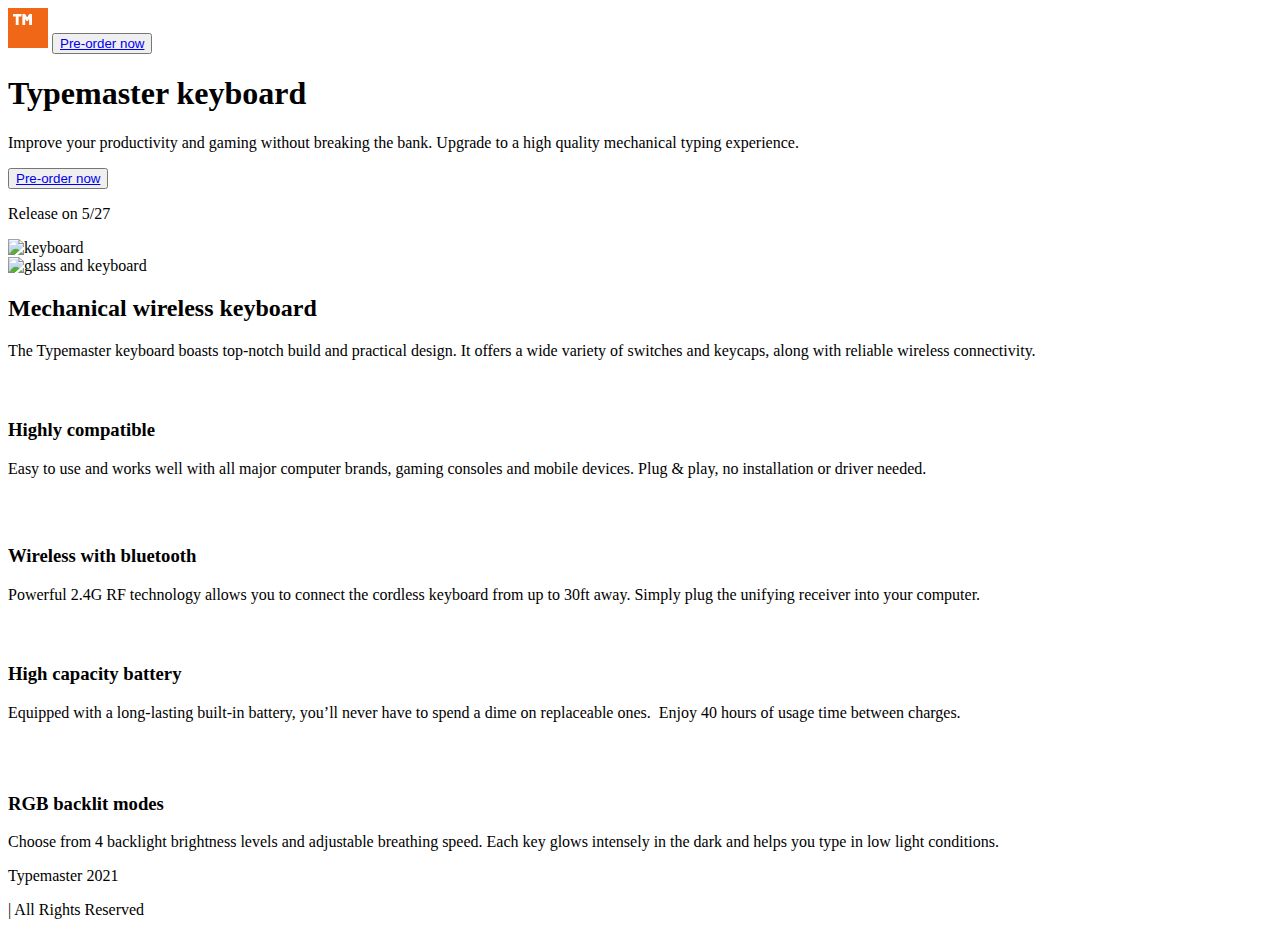
==== index.html @ 5fa5f7a9 "editing" ====
<!DOCTYPE html>
<html lang="en">
<head>
  <meta charset="UTF-8">
  <meta name="viewport" content="width=device-width, initial-scale=1.0">

  <link rel="icon" type="image/png" sizes="32x32" href="./assets/favicon-32x32.png">
  <link rel="stylesheet" type="text/css" href="css/style.css">
  
  <title>Frontend Mentor | Typemaster pre-launch landing page</title>
</head>
<body>
  <header>
    <svg class="logo" width="40" height="40" xmlns="http://www.w3.org/2000/svg"><g fill="none" fill-rule="evenodd"><path fill="#F16718" d="M0 0h40v40H0z"/><path d="M10.342 17c.182 0 .288-.11.288-.299v-8.03c0-.078.046-.125.122-.125h2.443c.182 0 .288-.11.288-.299V6.3c0-.189-.106-.299-.288-.299H5.288C5.106 6 5 6.11 5 6.299v1.948c0 .189.106.299.288.299h2.368c.076 0 .121.047.121.125v8.03c0 .189.106.299.288.299h2.277zm6.57 0c.183 0 .29-.11.29-.299v-5.547c0-.125.09-.141.151-.047l.94 1.619a.37.37 0 00.35.204h1.062a.37.37 0 00.35-.204l.94-1.619c.06-.094.152-.078.152.047v5.547c0 .189.106.299.288.299h2.277c.182 0 .288-.11.288-.299V6.3C24 6.11 23.894 6 23.712 6H21.45a.37.37 0 00-.349.204L19.265 9.3c-.045.094-.136.094-.182 0l-1.836-3.096a.37.37 0 00-.35-.204h-2.26c-.183 0-.289.11-.289.299V16.7c0 .189.106.299.289.299h2.276z" fill="#FFF" fill-rule="nonzero"/></g></svg>
    <button class="header-button"><a href="#keyboard">Pre-order now</a></button>
  </header>

  <div class="top-div">
    <div class="topdiv-text">
      <h1>Typemaster keyboard</h1>
      <p>Improve your productivity and gaming without breaking the bank. Upgrade to a high quality 
        mechanical typing experience.</p>
        <div class="flex">
          <button class="topdiv-button"><a href="#keyboard">Pre-order now</a></button>
          <p>Release on 5/27</p>
        </div>
    </div>
    <div>
      <img src="assets/desktop/image-keyboard.jpg" alt="keyboard" id="keyboard">
    </div>
  </div>

  <div class="middle-div">
    <div class="grid-1"></div>

    <div class="grid-2">
      <img src="assets/desktop/image-glass-and-keyboard.jpg" alt="glass and keyboard" >
    </div>

    <div class="grid-3">
      <H2>Mechanical wireless keyboard</H2>
      <p>The Typemaster keyboard boasts top-notch build and practical design. It offers a wide variety 
        of switches and keycaps, along with reliable wireless connectivity.</p>
    </div>
  </div>


    <div class="bottom-div">
      <div>
        <svg width="26" height="21" xmlns="http://www.w3.org/2000/svg"><path d="M15.673 17.755l2.253 2.939H7.51l2.253-2.939h5.91zM23.183.45a1.96 1.96 0 011.96 1.96v12.08a1.96 1.96 0 01-1.96 1.96H1.96A1.96 1.96 0 010 14.489V2.41A1.96 1.96 0 011.96.448z" fill="#FFF" fill-rule="nonzero"/></svg>
        <h3 class="highly">Highly compatible</h3>
        <p>Easy to use and works well with all major computer brands, gaming consoles and mobile devices. 
          Plug & play, no installation or driver needed.</p>
      </div>
    
      <div>
        <svg width="19" height="28" xmlns="http://www.w3.org/2000/svg"><path d="M11.947 13.93l5.974-5.999a1.653 1.653 0 00-.25-2.537L10.076.282a1.663 1.663 0 00-2.592 1.37v7.942L3.533 5.6a1.641 1.641 0 00-2.326-.01 1.652 1.652 0 00-.01 2.336l5.953 6.002-5.953 6.002a1.653 1.653 0 00.01 2.338 1.64 1.64 0 002.326-.01l3.95-3.994v7.941c0 .61.348 1.172.887 1.459a1.659 1.659 0 001.705-.09l7.596-5.11a1.655 1.655 0 00.25-2.538l-5.974-5.996zm-1.111-9.173l3.358 2.26-3.358 3.372V4.757zm0 18.348v-5.632l3.358 3.372-3.358 2.26z" fill="#FFF" fill-rule="nonzero"/></svg>
        <h3 class="bluetooth">Wireless with bluetooth</h3>
        <p> Powerful 2.4G RF technology allows you to connect the cordless keyboard from up to 30ft away. 
          Simply plug the unifying receiver into your computer.</p>
      </div>

      <div>
        <svg width="32" height="21" xmlns="http://www.w3.org/2000/svg"><path d="M29.655 4.333h-.322V4A3.67 3.67 0 0025.667.333h-22A3.67 3.67 0 000 4v12.667a3.67 3.67 0 003.667 3.666h22a3.67 3.67 0 003.666-3.666v-.334h.322A2.336 2.336 0 0031.988 14V6.667a2.336 2.336 0 00-2.333-2.334zm-20.322 11a1 1 0 01-1 1H5a1 1 0 01-1-1v-10a1 1 0 011-1h3.333a1 1 0 011 1v10zm8 0a1 1 0 01-1 1H13a1 1 0 01-1-1v-10a1 1 0 011-1h3.333a1 1 0 011 1v10zm8 0a1 1 0 01-1 1H21a1 1 0 01-1-1v-10a1 1 0 011-1h3.333a1 1 0 011 1v10z" fill="#FFF" fill-rule="nonzero"/></svg>
        <h3 class="battery"> High capacity battery</h3>
        <p>Equipped with a long-lasting built-in battery, you’ll never have to spend a dime on replaceable ones. 
          Enjoy 40 hours of usage time between charges.</p>
      </div>

      <div>
        <svg width="32" height="32" xmlns="http://www.w3.org/2000/svg"><path d="M20 28v1.667A2.345 2.345 0 0117.667 32h-3.334C13.213 32 12 31.147 12 29.28V28h8zm5.47-3.947l1.845 1.846a1 1 0 11-1.415 1.414l-1.845-1.845a1 1 0 111.414-1.415zm-17.523 0a1 1 0 010 1.415L6.1 27.313a.997.997 0 01-1.414 0 1 1 0 010-1.414l1.845-1.846a1 1 0 011.415 0zM14 6.88c2.813-.6 5.693.093 7.88 1.867A9.297 9.297 0 0125.333 16c0 2.88-1.306 5.547-3.56 7.333-.92.72-1.52 1.654-1.706 2.667v.013C20.04 26 20.027 26 20 26h-8l-.047.002-.046.011V26c-.187-1.053-.734-1.96-1.52-2.547-2.907-2.2-4.267-5.8-3.52-9.426.733-3.534 3.6-6.414 7.133-7.147zM31 15a1 1 0 010 2h-2.61a1 1 0 010-2H31zM3.61 15a1 1 0 010 2H1a1 1 0 010-2h2.61zm12.723-5c-.546 0-1 .453-1 1 0 .547.454 1 1 1A3.665 3.665 0 0120 15.667c0 .546.453 1 1 1 .547 0 1-.454 1-1A5.679 5.679 0 0016.333 10zm10.982-5.315a1 1 0 010 1.415l-1.846 1.845a1.003 1.003 0 01-1.414 0 1 1 0 010-1.414L25.9 4.685a1 1 0 011.415 0zm-21.214 0l1.846 1.846a1 1 0 11-1.415 1.414L4.687 6.1A1 1 0 116.1 4.685zM16 0a1 1 0 011 1v2.61a1 1 0 01-2 0V1a1 1 0 011-1z" fill="#FFF" fill-rule="nonzero"/></svg>
        <h3 class="baklit">RGB backlit modes</h3>
        <p>Choose from 4 backlight brightness levels and adjustable breathing speed. Each key glows intensely in the dark and helps
          you type in low light conditions.</p>
      </div>
    </div>

    <footer> 
      <p>Typemaster 2021</p><p>| All Rights Reserved</p>
    </footer>

</body>
</html>
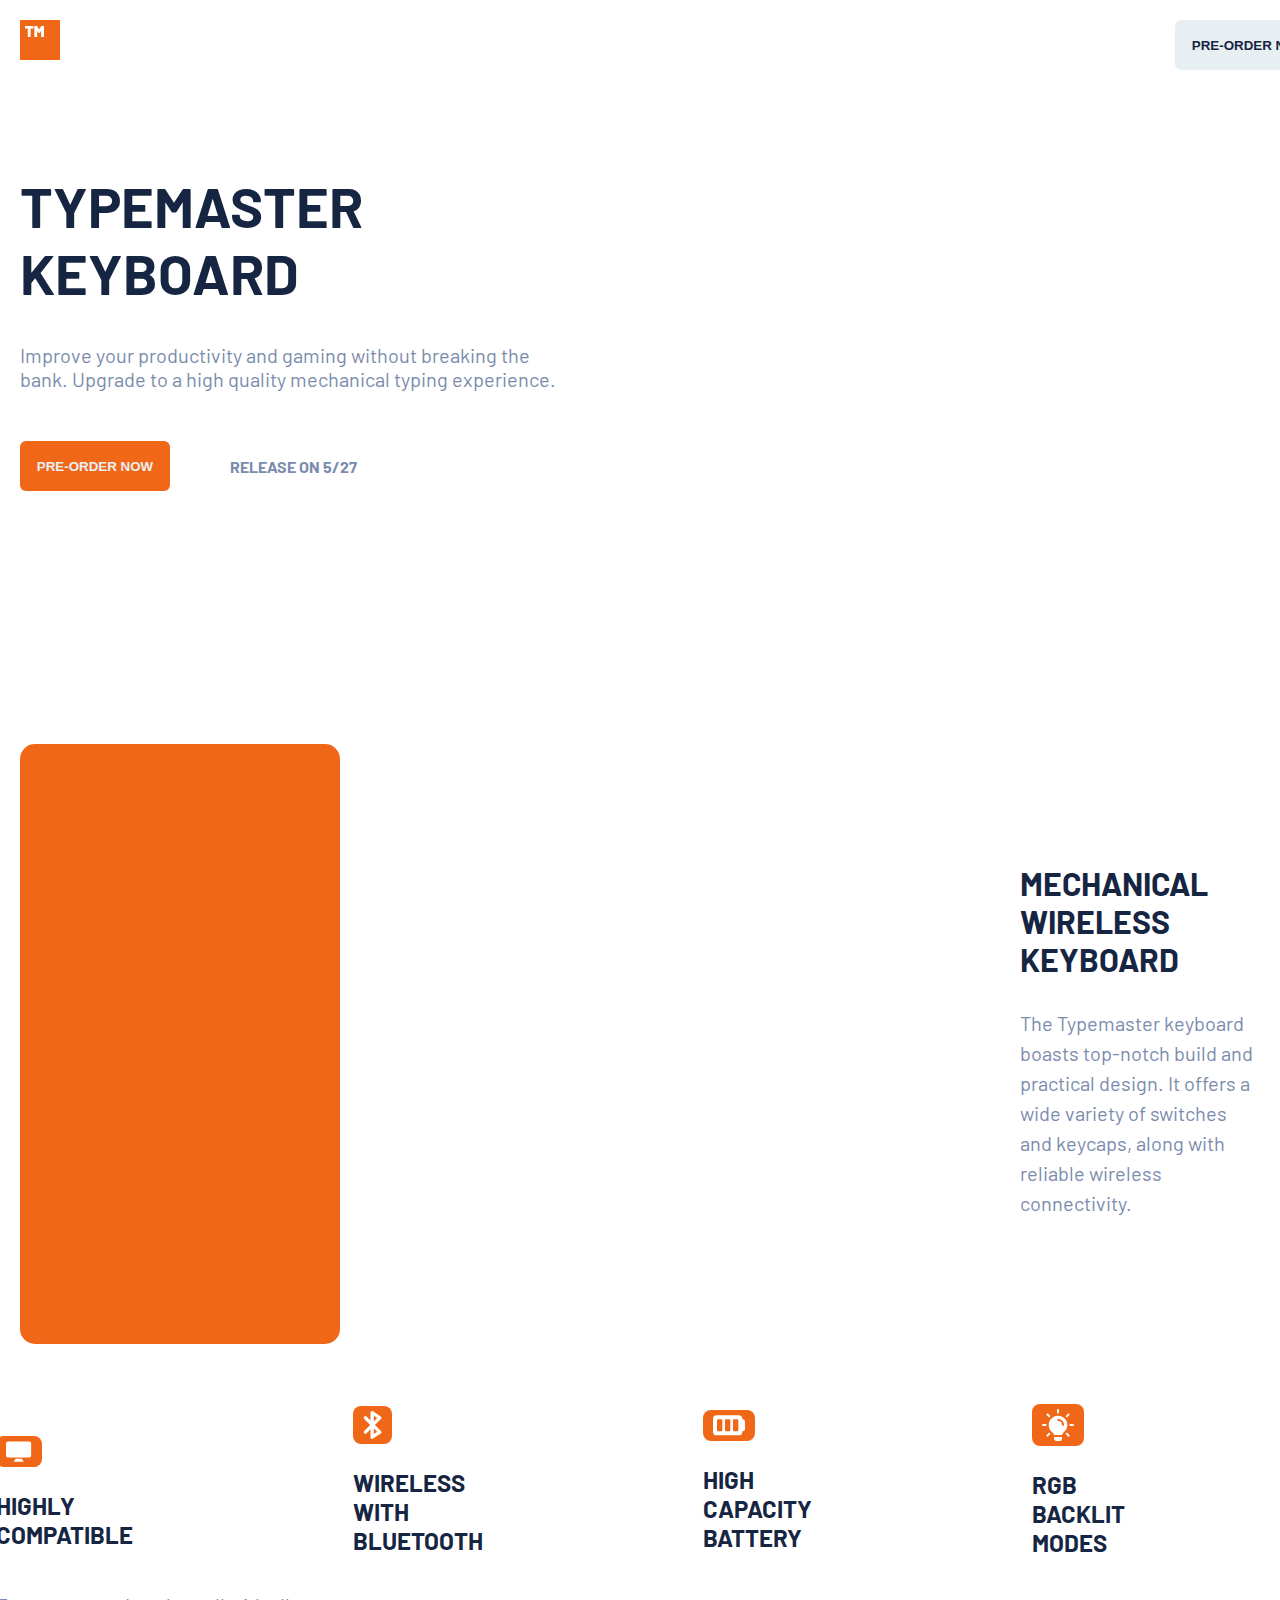
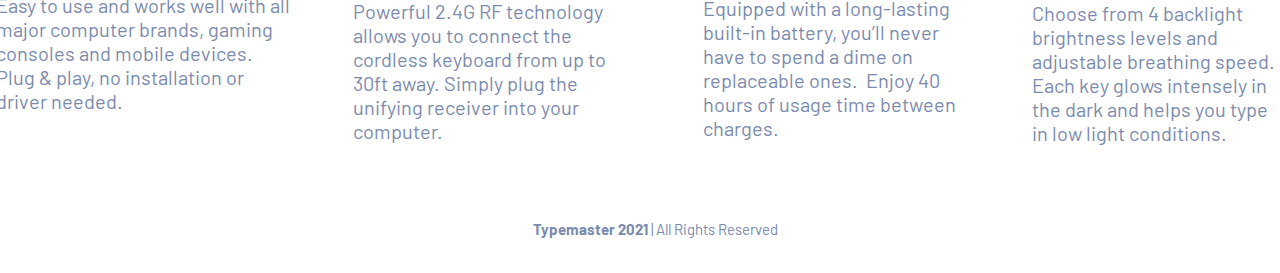
==== commit e42bfe66: "editing css" ====
--- a/index.html
+++ b/index.html
@@ -12,7 +12,7 @@
 <body>
   <header>
     <svg class="logo" width="40" height="40" xmlns="http://www.w3.org/2000/svg"><g fill="none" fill-rule="evenodd"><path fill="#F16718" d="M0 0h40v40H0z"/><path d="M10.342 17c.182 0 .288-.11.288-.299v-8.03c0-.078.046-.125.122-.125h2.443c.182 0 .288-.11.288-.299V6.3c0-.189-.106-.299-.288-.299H5.288C5.106 6 5 6.11 5 6.299v1.948c0 .189.106.299.288.299h2.368c.076 0 .121.047.121.125v8.03c0 .189.106.299.288.299h2.277zm6.57 0c.183 0 .29-.11.29-.299v-5.547c0-.125.09-.141.151-.047l.94 1.619a.37.37 0 00.35.204h1.062a.37.37 0 00.35-.204l.94-1.619c.06-.094.152-.078.152.047v5.547c0 .189.106.299.288.299h2.277c.182 0 .288-.11.288-.299V6.3C24 6.11 23.894 6 23.712 6H21.45a.37.37 0 00-.349.204L19.265 9.3c-.045.094-.136.094-.182 0l-1.836-3.096a.37.37 0 00-.35-.204h-2.26c-.183 0-.289.11-.289.299V16.7c0 .189.106.299.289.299h2.276z" fill="#FFF" fill-rule="nonzero"/></g></svg>
-    <button class="header-button"><a href="#keyboard">Pre-order now</a></button>
+    <button class="header-button"><a href="#">Pre-order now</a></button>
   </header>
 
   <div class="top-div">
@@ -21,12 +21,12 @@
       <p>Improve your productivity and gaming without breaking the bank. Upgrade to a high quality 
         mechanical typing experience.</p>
         <div class="flex">
-          <button class="topdiv-button"><a href="#keyboard">Pre-order now</a></button>
+          <button class="topdiv-button"><a href="#">Pre-order now</a></button>
           <p>Release on 5/27</p>
         </div>
     </div>
-    <div>
-      <img src="assets/desktop/image-keyboard.jpg" alt="keyboard" id="keyboard">
+    <div class="image-keyboard">
+      <img src="assets/mobile/image-keyboard.jpg" >
     </div>
   </div>
 
@@ -34,7 +34,7 @@
     <div class="grid-1"></div>
 
     <div class="grid-2">
-      <img src="assets/desktop/image-glass-and-keyboard.jpg" alt="glass and keyboard" >
+      <img src="assets/mobile/image-glass-and-keyboard.jpg" >
     </div>
 
     <div class="grid-3">
--- a/css/style.css
+++ b/css/style.css
@@ -0,0 +1,388 @@
+@import url('https://fonts.googleapis.com/css2?family=Barlow:ital,wght@0,100;0,200;0,300;0,400;0,500;0,600;0,700;0,800;0,900;1,100;1,200;1,300;1,400;1,500;1,600;1,700;1,800;1,900&display=swap');
+
+body {
+    box-sizing: border-box;
+    margin: 20px;
+    padding: 0;
+
+}
+
+h1 {
+    font-family: 'Barlow', sans-serif;
+    font-size: 3.5em;
+    font-weight: 700;
+    text-transform: uppercase;
+    color: #162542;
+}
+
+h2 {
+    font-family: "Barlow", sans-serif;
+    font-size: 2em;
+    font-weight: 700;
+    text-transform: uppercase;
+    color: #162542;
+}
+
+h3 {
+    font-family: "Barlow", sans-serif;
+    font-size: 1.5em;
+    font-weight: 700;
+    text-transform: uppercase;
+    color: #162542;
+}
+
+p {
+    font-family: "Barlow", sans-serif;
+    font-size: 1.25em;
+    color: #7B8BAD;
+}
+
+button  {
+    border: none;
+    border-radius: 6px;
+    width: 150px;
+    height: 50px;
+    background-color: #E8EFF2;
+}
+button a {
+    text-decoration: none;
+    text-transform: uppercase;
+    font-weight: bold;
+    color: #162542; 
+}
+
+header {
+    padding-bottom: 20px;
+    position: relative;
+    width: 100%;
+}
+
+.header-button:hover a {
+    color: #E8EFF2;
+}
+
+.header-button:hover {
+    background-color: #162542;
+    cursor: pointer;
+}
+
+.header-button {
+    position: absolute;
+    left: 270px;
+}
+
+.topdiv-button {
+    background-color: #F16718;
+}
+.topdiv-button a {
+    color: #E8EFF2;
+}
+
+.topdiv-button:hover a {
+    color:#FFF;
+}
+
+.topdiv-button:hover {
+    background-color: #FF9B62;
+    cursor: pointer;
+}
+
+.image-keyboard img {
+    width: 420px;
+    height: auto;
+    border-radius: 15px;
+}
+.flex {
+    display: grid;
+    grid-template-columns: 1fr 1fr;
+    column-gap: 30px;
+    padding: 30px 0;
+    
+}
+
+.topdiv-text {
+    padding-bottom: 30px;
+}
+
+.flex p {
+    font-size: 16px;
+    font-weight: 700;
+    text-transform: uppercase;
+}
+
+.middle-div {
+    display: grid;
+    grid-template-columns: 1fr 2fr;
+    column-gap: 20px;
+    padding-top: 40px;
+}
+
+.grid-1 {
+    width: 150px;
+    height: 240px;
+    border-radius: 15px;
+    background-image: url("../assets/mobile/image-phone-and-keyboard.jpg");
+    background-size: cover;
+    background-color: #F16718;
+    background-blend-mode: multiply;
+    background-repeat: no-repeat;
+}
+
+.grid-2 img {
+    width: 250px;
+    height: 240px;
+    border-radius: 15px;    
+}
+.grid-3 {
+    grid-column: span 3;
+    text-align: center;
+    padding-top: 40px;
+}
+
+.grid-3 h2 {
+    margin: 0 40px;
+    padding: 0 30px;
+}
+
+.grid-3 p {
+    margin: 20px;
+    padding: 0 25px 0 20px;
+}
+
+.bottom-div {
+    display: flex;
+    flex-direction: column;
+    align-items: center;
+    justify-content: center;
+    flex-wrap: wrap;
+    padding-top: 20px;
+}
+
+.bottom-div  div {
+    display: flex;
+    flex-direction: column;
+    align-items: center;
+    justify-content: center;
+    text-align: center;
+}
+
+.bottom-div svg {
+    background-color: #F16718;
+    border-radius: 8px;
+    padding: 5px 10px;
+    width: auto;
+    height: auto;
+    margin-left: 70px;
+}
+
+.bottom-div h3 {
+   margin-left: 40px;
+    padding-left: 40px;
+}
+
+.bottom-div p {
+    margin-left: 20px;
+    padding-left: 25px;
+}
+
+
+footer {
+    font-size: 12px;
+    display: flex;
+    justify-content: center; 
+    padding-top: 40px;
+    margin-left: 30px;
+}
+
+footer p:first-child {
+    font-weight: bold;
+    padding-right: 3px;
+}
+
+
+@media only screen and (min-width: 768px) {
+    
+    .header-button {
+        position: absolute;
+        left: 800px;
+    }
+
+    .top-div {
+         display: grid;
+         grid-template-columns: repeat(2, 1fr);
+         gap: 60px;
+         padding-top: 20px;
+    }
+
+    .topdiv-text {
+        text-align: left;
+    }
+
+    .image-keyboard img {
+        display: none;
+    }
+
+    .image-keyboard {
+        min-width: 580px;
+        height: 480px;
+        background-image: url("../assets/tablet/image-keyboard.jpg");
+        background-size: cover;
+        background-repeat: no-repeat;
+        border-radius: 15px;
+    }
+
+    .middle-div {
+        gap: 40px;
+    }
+
+    .grid-1 {
+        background-image: url("../assets/tablet/image-phone-and-keyboard.jpg");
+        min-width: 320px;
+        height: 480px;
+    }
+
+    .grid-2 img {
+        display: none;
+    }
+
+    .grid-2 {
+        background-image: url("../assets/tablet/image-glass-and-keyboard.jpg");
+        background-repeat: no-repeat;
+        background-size: cover;
+        border-radius: 15px;
+        min-width: 600px;
+        height: 480px;
+    }
+
+    .middle-div {
+        padding: 40px 0;
+    }
+
+
+    .grid-3 {
+    display: flex;
+    align-items: center;
+    justify-content: center;
+    }
+
+    .grid-3 h2 {
+    padding: 0;
+    margin: 0;
+    text-align: left;
+    }
+
+    .grid-3 p {
+    text-align: left;
+    }
+
+    .bottom-div {
+        display: grid;
+        grid-template-columns: repeat(2, 1fr);
+        gap: 60px;
+    }
+
+    .bottom-div div {
+        display: flex;
+        align-items: baseline;
+        justify-content: flex-start;
+        text-align: left;
+    }
+
+    .bottom-div svg {
+        margin: 0;
+    }
+    .bottom-div h3 {
+        margin-left: 0;
+        padding-left: 0;
+        padding-right: 70px;
+        margin-right: 80px;
+     }
+
+     .bottom-div p {
+        margin-left: 0;
+        padding-left: 0;
+    }
+
+}
+
+@media only screen and (min-width: 1200px) {
+
+    .header-button {
+        position: absolute;
+        left: 1155px;
+    }
+
+    .image-keyboard {
+        background-image: url("../assets/desktop/image-keyboard.jpg");
+        background-size: cover;
+        background-repeat: no-repeat;
+        width: auto;
+        height: 600px;
+    }
+
+    .topdiv-text {
+        padding: 30px 0 0;
+    }
+
+    .topdiv-text p {
+        padding-right: 40px;
+    }
+
+    .flex {
+        display: flex;
+        align-items: flex-start;
+        justify-content: flex-start;
+    }
+
+    .flex p {
+        padding-left: 30px;
+    }
+
+    .middle-div {
+        display: grid;
+        grid-template-columns: 1fr 2fr 2fr;
+        gap: 20px;
+    }
+
+    .grid-1 {
+        background-image: url("../assets/desktop/image-phone-and-keyboard.jpg");
+        width: 320px;
+        height: 600px
+    }
+
+    .grid-2 {
+        width: 400px;
+        height: 600px;
+        background-image: url("../assets/desktop/image-glass-and-keyboard.jpg");
+    }
+
+    .grid-3 {
+        display: flex;
+        flex-direction: column;
+        grid-column: auto;
+        align-items: flex-start;
+        justify-content: flex-start;
+        row-gap: 30px;
+        margin-top: 80px;
+        margin-left: 20px;
+        padding-left: 20px;
+    }
+
+    .grid-3 p {
+        text-align: left;
+        padding: 0;
+        margin: 0;
+        line-height: 30px;
+    }
+
+    .bottom-div {
+        display: grid;
+        grid-template-columns: repeat(4, 1fr);
+    }
+
+    .bottom-div h3 {
+        text-align: left;
+        padding-right: 80px;
+    }
+
+}
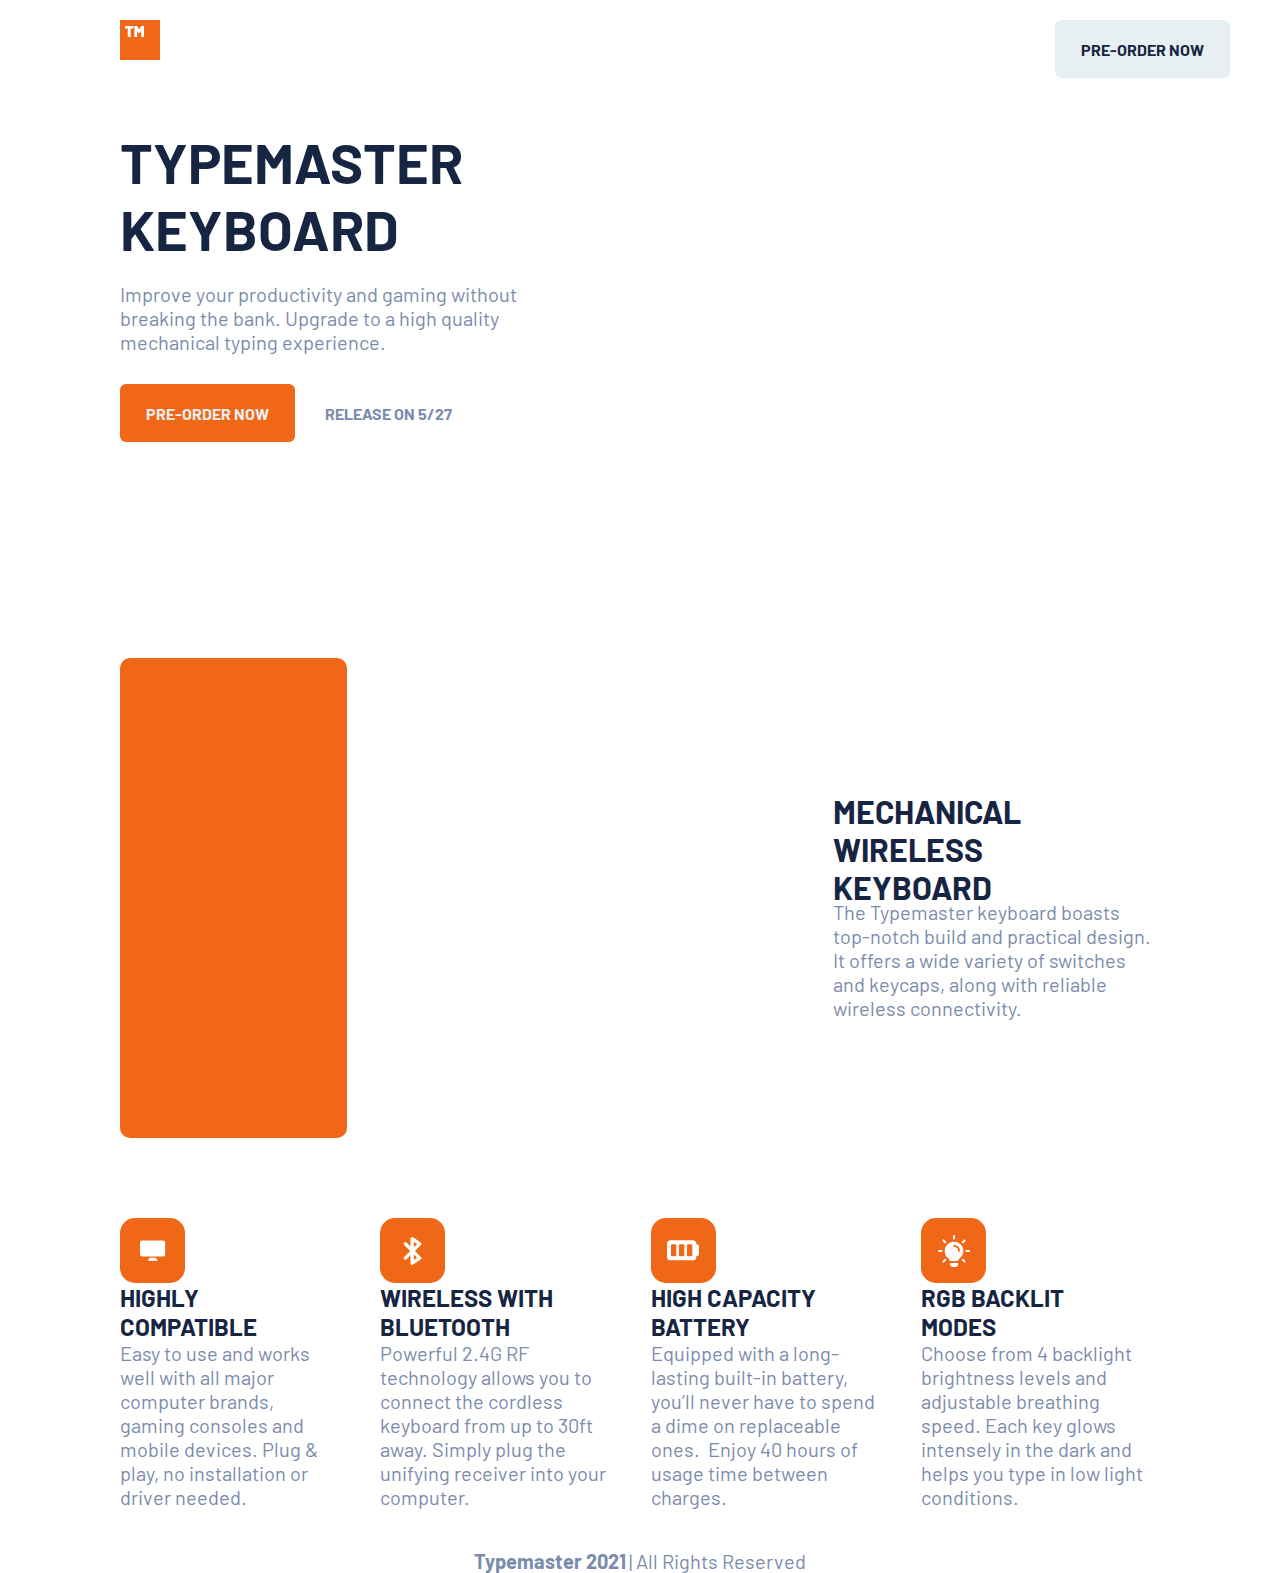
==== commit a444cbc2: "css correction" ====
--- a/index.html
+++ b/index.html
@@ -2,7 +2,7 @@
 <html lang="en">
 <head>
   <meta charset="UTF-8">
-  <meta name="viewport" content="width=device-width, initial-scale=1.0">
+  <meta name="viewport" content=" user-scalable=no, width=device-width, initial-scale=1.0">
 
   <link rel="icon" type="image/png" sizes="32x32" href="./assets/favicon-32x32.png">
   <link rel="stylesheet" type="text/css" href="css/style.css">
@@ -10,11 +10,15 @@
   <title>Frontend Mentor | Typemaster pre-launch landing page</title>
 </head>
 <body>
+
+  <!-- header -->
   <header>
     <svg class="logo" width="40" height="40" xmlns="http://www.w3.org/2000/svg"><g fill="none" fill-rule="evenodd"><path fill="#F16718" d="M0 0h40v40H0z"/><path d="M10.342 17c.182 0 .288-.11.288-.299v-8.03c0-.078.046-.125.122-.125h2.443c.182 0 .288-.11.288-.299V6.3c0-.189-.106-.299-.288-.299H5.288C5.106 6 5 6.11 5 6.299v1.948c0 .189.106.299.288.299h2.368c.076 0 .121.047.121.125v8.03c0 .189.106.299.288.299h2.277zm6.57 0c.183 0 .29-.11.29-.299v-5.547c0-.125.09-.141.151-.047l.94 1.619a.37.37 0 00.35.204h1.062a.37.37 0 00.35-.204l.94-1.619c.06-.094.152-.078.152.047v5.547c0 .189.106.299.288.299h2.277c.182 0 .288-.11.288-.299V6.3C24 6.11 23.894 6 23.712 6H21.45a.37.37 0 00-.349.204L19.265 9.3c-.045.094-.136.094-.182 0l-1.836-3.096a.37.37 0 00-.35-.204h-2.26c-.183 0-.289.11-.289.299V16.7c0 .189.106.299.289.299h2.276z" fill="#FFF" fill-rule="nonzero"/></g></svg>
     <button class="header-button"><a href="#">Pre-order now</a></button>
   </header>
 
+  <!-- top container -->
+  
   <div class="top-div">
     <div class="topdiv-text">
       <h1>Typemaster keyboard</h1>
@@ -25,17 +29,15 @@
           <p>Release on 5/27</p>
         </div>
     </div>
-    <div class="image-keyboard">
-      <img src="assets/mobile/image-keyboard.jpg" >
-    </div>
+    <div class="image-keyboard"></div>
   </div>
+
+  <!-- middle container with images -->
 
   <div class="middle-div">
     <div class="grid-1"></div>
 
-    <div class="grid-2">
-      <img src="assets/mobile/image-glass-and-keyboard.jpg" >
-    </div>
+    <div class="grid-2"></div>
 
     <div class="grid-3">
       <H2>Mechanical wireless keyboard</H2>
@@ -45,35 +47,48 @@
   </div>
 
 
+    <!-- bottom container describing keyboard durability -->
+
     <div class="bottom-div">
       <div>
-        <svg width="26" height="21" xmlns="http://www.w3.org/2000/svg"><path d="M15.673 17.755l2.253 2.939H7.51l2.253-2.939h5.91zM23.183.45a1.96 1.96 0 011.96 1.96v12.08a1.96 1.96 0 01-1.96 1.96H1.96A1.96 1.96 0 010 14.489V2.41A1.96 1.96 0 011.96.448z" fill="#FFF" fill-rule="nonzero"/></svg>
+        <div class="svg">
+          <svg width="26" height="21" xmlns="http://www.w3.org/2000/svg"><path d="M15.673 17.755l2.253 2.939H7.51l2.253-2.939h5.91zM23.183.45a1.96 1.96 0 011.96 1.96v12.08a1.96 1.96 0 01-1.96 1.96H1.96A1.96 1.96 0 010 14.489V2.41A1.96 1.96 0 011.96.448z" fill="#FFF" fill-rule="nonzero"/></svg>
+        </div>
         <h3 class="highly">Highly compatible</h3>
         <p>Easy to use and works well with all major computer brands, gaming consoles and mobile devices. 
           Plug & play, no installation or driver needed.</p>
       </div>
     
       <div>
-        <svg width="19" height="28" xmlns="http://www.w3.org/2000/svg"><path d="M11.947 13.93l5.974-5.999a1.653 1.653 0 00-.25-2.537L10.076.282a1.663 1.663 0 00-2.592 1.37v7.942L3.533 5.6a1.641 1.641 0 00-2.326-.01 1.652 1.652 0 00-.01 2.336l5.953 6.002-5.953 6.002a1.653 1.653 0 00.01 2.338 1.64 1.64 0 002.326-.01l3.95-3.994v7.941c0 .61.348 1.172.887 1.459a1.659 1.659 0 001.705-.09l7.596-5.11a1.655 1.655 0 00.25-2.538l-5.974-5.996zm-1.111-9.173l3.358 2.26-3.358 3.372V4.757zm0 18.348v-5.632l3.358 3.372-3.358 2.26z" fill="#FFF" fill-rule="nonzero"/></svg>
+        <div class="svg svg-bluetooth">
+          <svg width="19" height="28" xmlns="http://www.w3.org/2000/svg"><path d="M11.947 13.93l5.974-5.999a1.653 1.653 0 00-.25-2.537L10.076.282a1.663 1.663 0 00-2.592 1.37v7.942L3.533 5.6a1.641 1.641 0 00-2.326-.01 1.652 1.652 0 00-.01 2.336l5.953 6.002-5.953 6.002a1.653 1.653 0 00.01 2.338 1.64 1.64 0 002.326-.01l3.95-3.994v7.941c0 .61.348 1.172.887 1.459a1.659 1.659 0 001.705-.09l7.596-5.11a1.655 1.655 0 00.25-2.538l-5.974-5.996zm-1.111-9.173l3.358 2.26-3.358 3.372V4.757zm0 18.348v-5.632l3.358 3.372-3.358 2.26z" fill="#FFF" fill-rule="nonzero"/></svg>
+        </div>
         <h3 class="bluetooth">Wireless with bluetooth</h3>
         <p> Powerful 2.4G RF technology allows you to connect the cordless keyboard from up to 30ft away. 
           Simply plug the unifying receiver into your computer.</p>
       </div>
 
       <div>
-        <svg width="32" height="21" xmlns="http://www.w3.org/2000/svg"><path d="M29.655 4.333h-.322V4A3.67 3.67 0 0025.667.333h-22A3.67 3.67 0 000 4v12.667a3.67 3.67 0 003.667 3.666h22a3.67 3.67 0 003.666-3.666v-.334h.322A2.336 2.336 0 0031.988 14V6.667a2.336 2.336 0 00-2.333-2.334zm-20.322 11a1 1 0 01-1 1H5a1 1 0 01-1-1v-10a1 1 0 011-1h3.333a1 1 0 011 1v10zm8 0a1 1 0 01-1 1H13a1 1 0 01-1-1v-10a1 1 0 011-1h3.333a1 1 0 011 1v10zm8 0a1 1 0 01-1 1H21a1 1 0 01-1-1v-10a1 1 0 011-1h3.333a1 1 0 011 1v10z" fill="#FFF" fill-rule="nonzero"/></svg>
+        <div class="svg">
+          <svg width="32" height="21" xmlns="http://www.w3.org/2000/svg"><path d="M29.655 4.333h-.322V4A3.67 3.67 0 0025.667.333h-22A3.67 3.67 0 000 4v12.667a3.67 3.67 0 003.667 3.666h22a3.67 3.67 0 003.666-3.666v-.334h.322A2.336 2.336 0 0031.988 14V6.667a2.336 2.336 0 00-2.333-2.334zm-20.322 11a1 1 0 01-1 1H5a1 1 0 01-1-1v-10a1 1 0 011-1h3.333a1 1 0 011 1v10zm8 0a1 1 0 01-1 1H13a1 1 0 01-1-1v-10a1 1 0 011-1h3.333a1 1 0 011 1v10zm8 0a1 1 0 01-1 1H21a1 1 0 01-1-1v-10a1 1 0 011-1h3.333a1 1 0 011 1v10z" fill="#FFF" fill-rule="nonzero"/></svg>
+        </div>
         <h3 class="battery"> High capacity battery</h3>
         <p>Equipped with a long-lasting built-in battery, you’ll never have to spend a dime on replaceable ones. 
           Enjoy 40 hours of usage time between charges.</p>
       </div>
 
       <div>
-        <svg width="32" height="32" xmlns="http://www.w3.org/2000/svg"><path d="M20 28v1.667A2.345 2.345 0 0117.667 32h-3.334C13.213 32 12 31.147 12 29.28V28h8zm5.47-3.947l1.845 1.846a1 1 0 11-1.415 1.414l-1.845-1.845a1 1 0 111.414-1.415zm-17.523 0a1 1 0 010 1.415L6.1 27.313a.997.997 0 01-1.414 0 1 1 0 010-1.414l1.845-1.846a1 1 0 011.415 0zM14 6.88c2.813-.6 5.693.093 7.88 1.867A9.297 9.297 0 0125.333 16c0 2.88-1.306 5.547-3.56 7.333-.92.72-1.52 1.654-1.706 2.667v.013C20.04 26 20.027 26 20 26h-8l-.047.002-.046.011V26c-.187-1.053-.734-1.96-1.52-2.547-2.907-2.2-4.267-5.8-3.52-9.426.733-3.534 3.6-6.414 7.133-7.147zM31 15a1 1 0 010 2h-2.61a1 1 0 010-2H31zM3.61 15a1 1 0 010 2H1a1 1 0 010-2h2.61zm12.723-5c-.546 0-1 .453-1 1 0 .547.454 1 1 1A3.665 3.665 0 0120 15.667c0 .546.453 1 1 1 .547 0 1-.454 1-1A5.679 5.679 0 0016.333 10zm10.982-5.315a1 1 0 010 1.415l-1.846 1.845a1.003 1.003 0 01-1.414 0 1 1 0 010-1.414L25.9 4.685a1 1 0 011.415 0zm-21.214 0l1.846 1.846a1 1 0 11-1.415 1.414L4.687 6.1A1 1 0 116.1 4.685zM16 0a1 1 0 011 1v2.61a1 1 0 01-2 0V1a1 1 0 011-1z" fill="#FFF" fill-rule="nonzero"/></svg>
+        <div class="svg">
+          <svg width="32" height="32" xmlns="http://www.w3.org/2000/svg"><path d="M20 28v1.667A2.345 2.345 0 0117.667 32h-3.334C13.213 32 12 31.147 12 29.28V28h8zm5.47-3.947l1.845 1.846a1 1 0 11-1.415 1.414l-1.845-1.845a1 1 0 111.414-1.415zm-17.523 0a1 1 0 010 1.415L6.1 27.313a.997.997 0 01-1.414 0 1 1 0 010-1.414l1.845-1.846a1 1 0 011.415 0zM14 6.88c2.813-.6 5.693.093 7.88 1.867A9.297 9.297 0 0125.333 16c0 2.88-1.306 5.547-3.56 7.333-.92.72-1.52 1.654-1.706 2.667v.013C20.04 26 20.027 26 20 26h-8l-.047.002-.046.011V26c-.187-1.053-.734-1.96-1.52-2.547-2.907-2.2-4.267-5.8-3.52-9.426.733-3.534 3.6-6.414 7.133-7.147zM31 15a1 1 0 010 2h-2.61a1 1 0 010-2H31zM3.61 15a1 1 0 010 2H1a1 1 0 010-2h2.61zm12.723-5c-.546 0-1 .453-1 1 0 .547.454 1 1 1A3.665 3.665 0 0120 15.667c0 .546.453 1 1 1 .547 0 1-.454 1-1A5.679 5.679 0 0016.333 10zm10.982-5.315a1 1 0 010 1.415l-1.846 1.845a1.003 1.003 0 01-1.414 0 1 1 0 010-1.414L25.9 4.685a1 1 0 011.415 0zm-21.214 0l1.846 1.846a1 1 0 11-1.415 1.414L4.687 6.1A1 1 0 116.1 4.685zM16 0a1 1 0 011 1v2.61a1 1 0 01-2 0V1a1 1 0 011-1z" fill="#FFF" fill-rule="nonzero"/></svg>
+        </div>
+    
         <h3 class="baklit">RGB backlit modes</h3>
         <p>Choose from 4 backlight brightness levels and adjustable breathing speed. Each key glows intensely in the dark and helps
           you type in low light conditions.</p>
       </div>
     </div>
+
+    <!-- footer -->
 
     <footer> 
       <p>Typemaster 2021</p><p>| All Rights Reserved</p>
--- a/css/style.css
+++ b/css/style.css
@@ -1,16 +1,23 @@
+
+/* font used barlow */
 @import url('https://fonts.googleapis.com/css2?family=Barlow:ital,wght@0,100;0,200;0,300;0,400;0,500;0,600;0,700;0,800;0,900;1,100;1,200;1,300;1,400;1,500;1,600;1,700;1,800;1,900&display=swap');
 
+
+/* general content styling */
+* {
+    box-sizing: border-box;
+    margin: 0;
+    padding: 0;
+}
+
 body {
-    box-sizing: border-box;
-    margin: 20px;
-    padding: 0;
-
-}
+    margin: 0 120px;
+ }
+
 
 h1 {
     font-family: 'Barlow', sans-serif;
     font-size: 3.5em;
-    font-weight: 700;
     text-transform: uppercase;
     color: #162542;
 }
@@ -18,7 +25,6 @@
 h2 {
     font-family: "Barlow", sans-serif;
     font-size: 2em;
-    font-weight: 700;
     text-transform: uppercase;
     color: #162542;
 }
@@ -26,7 +32,6 @@
 h3 {
     font-family: "Barlow", sans-serif;
     font-size: 1.5em;
-    font-weight: 700;
     text-transform: uppercase;
     color: #162542;
 }
@@ -37,11 +42,20 @@
     color: #7B8BAD;
 }
 
+header {
+    width: 1110px;
+    height: 58px;
+    margin-top: 20px;
+    position: relative;
+}
+
 button  {
+    font-size: 16px;
+    font-family: "Barlow", sans-serif;
     border: none;
     border-radius: 6px;
-    width: 150px;
-    height: 50px;
+    width: 175px;
+    height: 58px;
     background-color: #E8EFF2;
 }
 button a {
@@ -51,11 +65,8 @@
     color: #162542; 
 }
 
-header {
-    padding-bottom: 20px;
-    position: relative;
-    width: 100%;
-}
+
+/* hover state styling */
 
 .header-button:hover a {
     color: #E8EFF2;
@@ -68,12 +79,13 @@
 
 .header-button {
     position: absolute;
-    left: 270px;
+    right: 0;
 }
 
 .topdiv-button {
     background-color: #F16718;
 }
+
 .topdiv-button a {
     color: #E8EFF2;
 }
@@ -87,21 +99,38 @@
     cursor: pointer;
 }
 
-.image-keyboard img {
-    width: 420px;
-    height: auto;
+
+/* top container styling */
+
+.top-div {
+    display: flex;
+    justify-content: flex-start;
+    gap: 60px;
+    margin: 50px 0;
+}
+
+.topdiv-text {
+    width: 455px;
+    height: 312px;
+}
+
+.topdiv-text p {
+    padding: 20px 0 30px;
+}
+
+.image-keyboard {
+    background-image: url("../assets/desktop/image-keyboard.jpg");
+    width: 540px;
+    height: 480px;
+    background-size: cover;
+    background-repeat: no-repeat;
     border-radius: 15px;
+    margin-left: 50px;
 }
 .flex {
-    display: grid;
-    grid-template-columns: 1fr 1fr;
-    column-gap: 30px;
-    padding: 30px 0;
-    
-}
-
-.topdiv-text {
-    padding-bottom: 30px;
+    display: flex;
+    justify-content: flex-start;
+    column-gap: 30px;  
 }
 
 .flex p {
@@ -110,88 +139,83 @@
     text-transform: uppercase;
 }
 
+/* middle container styling  */
 .middle-div {
-    display: grid;
-    grid-template-columns: 1fr 2fr;
+    display: flex;
+    justify-content: flex-start;
     column-gap: 20px;
-    padding-top: 40px;
 }
 
 .grid-1 {
-    width: 150px;
-    height: 240px;
-    border-radius: 15px;
-    background-image: url("../assets/mobile/image-phone-and-keyboard.jpg");
+    width: 255px;
+    height: 480px;
+    border-radius: 10px;
+    background-image: url("../assets/desktop/image-phone-and-keyboard.jpg");
     background-size: cover;
     background-color: #F16718;
     background-blend-mode: multiply;
     background-repeat: no-repeat;
 }
 
-.grid-2 img {
-    width: 250px;
-    height: 240px;
-    border-radius: 15px;    
+.grid-2 {
+    background-image: url("../assets/desktop/image-glass-and-keyboard.jpg");
+    width: 445px;
+    height: 480px;
+    background-size: cover;
+    border-radius: 10px;    
 }
 .grid-3 {
-    grid-column: span 3;
-    text-align: center;
-    padding-top: 40px;
-}
-
-.grid-3 h2 {
-    margin: 0 40px;
-    padding: 0 30px;
+    display: flex;
+    flex-direction: column;
+    justify-content: center;
+    text-align: left;
+    margin-left: 50px;
+}
+
+.grid-3 h2 { 
+    width: 255px;
+    height: 108px;
 }
 
 .grid-3 p {
-    margin: 20px;
-    padding: 0 25px 0 20px;
-}
+    width: 327px;
+    height: 104px;
+}
+
+
+/* bottom container styling */
 
 .bottom-div {
+    display: flex;
+    justify-content: flex-start;
+    column-gap: 40px;
+    margin-top: 80px;
+}
+
+.bottom-div .svg {
     display: flex;
     flex-direction: column;
     align-items: center;
     justify-content: center;
-    flex-wrap: wrap;
-    padding-top: 20px;
-}
-
-.bottom-div  div {
-    display: flex;
-    flex-direction: column;
-    align-items: center;
+}
+
+.svg {
+    background-color: #F16718;
+    border-radius: 15px;
+    width: 65px;
+    height: 65px;
+}
+
+.highly, .baklit {
+    width: 200px;
+}
+
+footer {
+    font-size: 16px;
+    display: flex;
     justify-content: center;
     text-align: center;
-}
-
-.bottom-div svg {
-    background-color: #F16718;
-    border-radius: 8px;
-    padding: 5px 10px;
-    width: auto;
-    height: auto;
-    margin-left: 70px;
-}
-
-.bottom-div h3 {
-   margin-left: 40px;
-    padding-left: 40px;
-}
-
-.bottom-div p {
-    margin-left: 20px;
-    padding-left: 25px;
-}
-
-
-footer {
-    font-size: 12px;
-    display: flex;
-    justify-content: center; 
     padding-top: 40px;
-    margin-left: 30px;
 }
 
 footer p:first-child {
@@ -199,190 +223,193 @@
     padding-right: 3px;
 }
 
-
-@media only screen and (min-width: 768px) {
-    
-    .header-button {
-        position: absolute;
-        left: 800px;
-    }
-
-    .top-div {
-         display: grid;
-         grid-template-columns: repeat(2, 1fr);
-         gap: 60px;
-         padding-top: 20px;
-    }
-
-    .topdiv-text {
-        text-align: left;
-    }
-
-    .image-keyboard img {
-        display: none;
+/* styling for tablets view  */
+@media only screen and (max-width: 768px){
+
+    body {
+        margin: 0 0 10px 10px;
+    }
+
+    header {
+        width: 689px;
     }
 
     .image-keyboard {
-        min-width: 580px;
-        height: 480px;
         background-image: url("../assets/tablet/image-keyboard.jpg");
         background-size: cover;
         background-repeat: no-repeat;
-        border-radius: 15px;
+        width: 478px;
+        height: 425px;
     }
 
     .middle-div {
-        gap: 40px;
+        display: grid;
+        grid-template-columns: 214px 445px;
+        column-gap: 20px;
     }
 
     .grid-1 {
         background-image: url("../assets/tablet/image-phone-and-keyboard.jpg");
-        min-width: 320px;
-        height: 480px;
-    }
-
-    .grid-2 img {
-        display: none;
+        background-size: cover;
+        background-repeat: initial;
+        width: 214px;
+        height: 320px;
     }
 
     .grid-2 {
         background-image: url("../assets/tablet/image-glass-and-keyboard.jpg");
-        background-repeat: no-repeat;
-        background-size: cover;
-        border-radius: 15px;
-        min-width: 600px;
-        height: 480px;
-    }
-
-    .middle-div {
-        padding: 40px 0;
-    }
-
+        background-size: cover;
+        background-repeat: initial;
+        width: 445px;
+        height: 320px;
+    }
 
     .grid-3 {
-    display: flex;
-    align-items: center;
-    justify-content: center;
-    }
-
-    .grid-3 h2 {
-    padding: 0;
-    margin: 0;
-    text-align: left;
-    }
-
-    .grid-3 p {
-    text-align: left;
+        display: flex;
+        flex-direction: row;
+        justify-content: stretch;
+        align-items: center;
+        gap: 30px;
+        margin: 50px 0;
+        width: 689px;
+        height: 108px;
+    }
+
+    .grid-3 h2, .grid-3 p {
+        width: auto;
+        height: auto;
     }
 
     .bottom-div {
         display: grid;
         grid-template-columns: repeat(2, 1fr);
-        gap: 60px;
-    }
-
-    .bottom-div div {
+        gap: 40px;
+        width: 631px;
+        height: 650px;
+    }
+
+    .battery {
+        width: 175px;
+    }
+}
+
+/* styling for mobile view */
+
+@media only screen and (max-width: 375px){
+
+    html, body {
+    overflow-x: hidden;
+}
+
+    body {
+    position: relative;
+} 
+
+    header {
+        width: 327px;
+        height: 48px;
+    }
+
+    .top-div {
         display: flex;
-        align-items: baseline;
+        flex-direction: column;
         justify-content: flex-start;
-        text-align: left;
-    }
-
-    .bottom-div svg {
-        margin: 0;
-    }
-    .bottom-div h3 {
-        margin-left: 0;
-        padding-left: 0;
-        padding-right: 70px;
-        margin-right: 80px;
-     }
-
-     .bottom-div p {
-        margin-left: 0;
-        padding-left: 0;
-    }
-
-}
-
-@media only screen and (min-width: 1200px) {
-
-    .header-button {
-        position: absolute;
-        left: 1155px;
+        align-items: flex-start;
+        margin: 30px 0 10px;
+    }
+
+    .topdiv-text {
+        width: 327px;
+        height: 286px;
+    }
+
+    .flex {
+        gap: 20px;
     }
 
     .image-keyboard {
-        background-image: url("../assets/desktop/image-keyboard.jpg");
+        background-image: url("../assets/mobile/image-keyboard.jpg");
         background-size: cover;
         background-repeat: no-repeat;
-        width: auto;
-        height: 600px;
-    }
-
-    .topdiv-text {
-        padding: 30px 0 0;
-    }
-
-    .topdiv-text p {
-        padding-right: 40px;
-    }
-
-    .flex {
-        display: flex;
-        align-items: flex-start;
-        justify-content: flex-start;
-    }
-
-    .flex p {
-        padding-left: 30px;
+        width: 372px;
+        height: 331px;
+        margin: 30px 0 10px;
     }
 
     .middle-div {
         display: grid;
-        grid-template-columns: 1fr 2fr 2fr;
-        gap: 20px;
+        grid-template-columns: 129px 220px;
+        position: relative;
     }
 
     .grid-1 {
-        background-image: url("../assets/desktop/image-phone-and-keyboard.jpg");
-        width: 320px;
-        height: 600px
+        background-image: url("../assets/mobile/image-phone-and-keyboard.jpg");
+        background-size: cover;
+        background-repeat: no-repeat;
+        width: 129px;
+        height: 193px;
     }
 
     .grid-2 {
-        width: 400px;
-        height: 600px;
-        background-image: url("../assets/desktop/image-glass-and-keyboard.jpg");
+        background-image: url("../assets/mobile/image-glass-and-keyboard.jpg");
+        background-size: cover;
+        background-repeat: no-repeat;
+        width: 220px;
+        height: 193px;
     }
 
     .grid-3 {
         display: flex;
         flex-direction: column;
-        grid-column: auto;
+        justify-content: flex-start;
         align-items: flex-start;
+        text-align: center;
+        margin: 50px 0;
+    }
+
+    .grid-3 h2 {
+        width: 255px;
+        height: 108px;
+        margin: 0 50px;
+    }
+
+    .grid-3 p {
+        width: 327px;
+        height: 104px;
+        margin: 0;
+        padding: 0;
+    }
+
+    .bottom-div {
+        display: flex;
+        flex-direction: column;
         justify-content: flex-start;
-        row-gap: 30px;
-        margin-top: 80px;
-        margin-left: 20px;
-        padding-left: 20px;
-    }
-
-    .grid-3 p {
-        text-align: left;
-        padding: 0;
-        margin: 0;
-        line-height: 30px;
-    }
-
-    .bottom-div {
-        display: grid;
-        grid-template-columns: repeat(4, 1fr);
+        align-items: flex-start;
+        text-align: center;
+        margin: 150px 0;
+    }
+
+    .bottom-div div {
+        display: flex;
+        flex-direction: column;
+        align-items: center;
+        justify-content: center;
     }
 
     .bottom-div h3 {
-        text-align: left;
-        padding-right: 80px;
-    }
-
-}
+        width: 327px;
+        height: 56px;
+        padding: 0 60px;
+        margin: 30px 0;
+    }
+
+    .bottom-div p {
+        width: 327px;
+        height: 104px;
+        margin: 0 0 30px;
+    }
+
+    footer {
+        margin-top: 750px;
+    }
+}